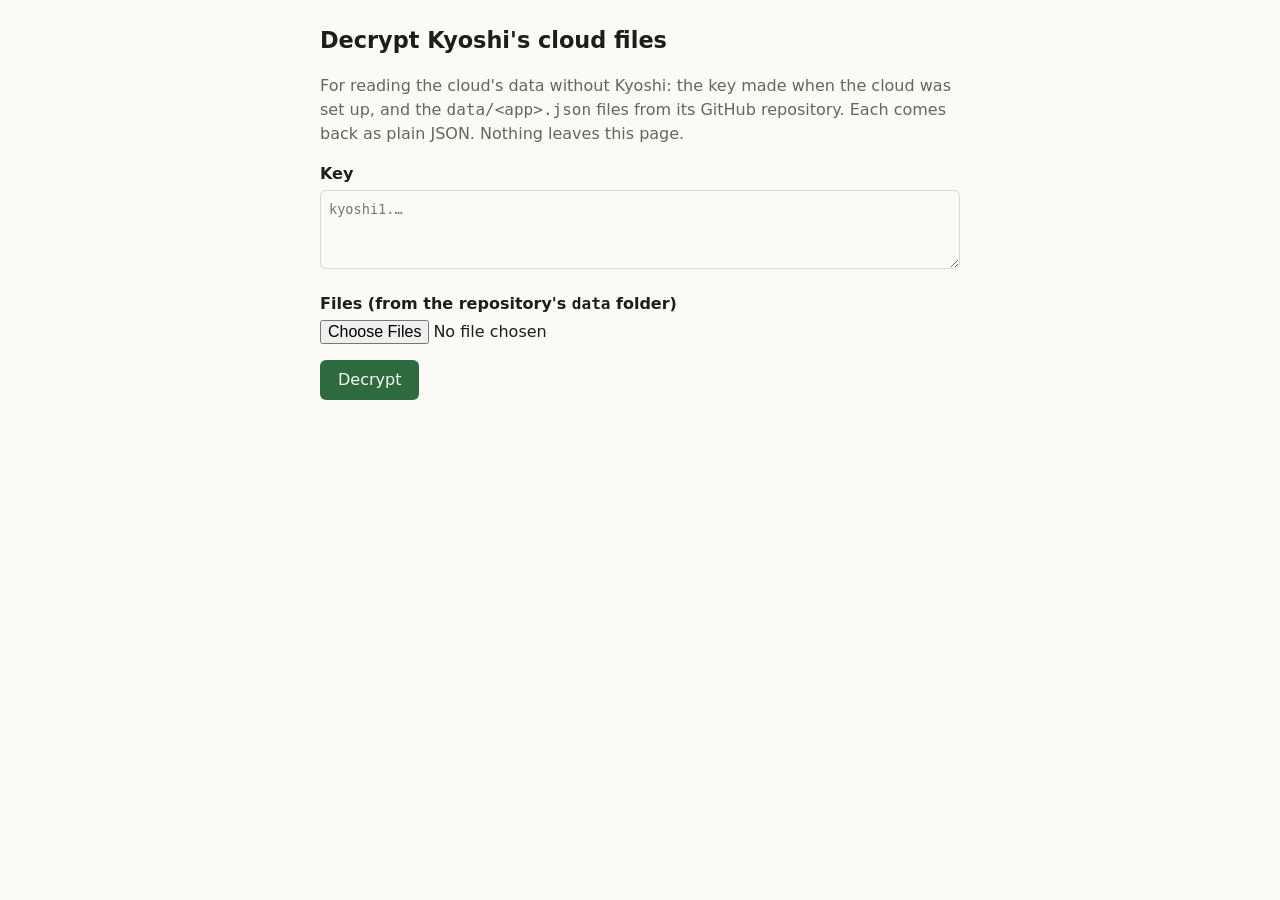
==== tools/decrypt.html @ 743a63b6 "Kyoshi 4.960: cloud history kept to the last 8 days, the token's expiry notice, tools/decrypt.html (" ====
<!DOCTYPE html>
<!-- Kyoshi · tools/decrypt.html — the cloud's files, decrypted without Kyoshi running: open this page from disk (it isn't
     part of the site's pages, and index.html never loads it), paste the key, pick data/<app>.json files from the cloud's
     repository (a Download ZIP of it, unzipped), and save each as plain JSON (Import JSON takes it; several in one file:
     Import all takes that). Needs nothing but ../core/base.js and ../core/cloud-crypto.js (the key and the locked files)
     and a browser with Web Crypto: no network at all, and nothing leaves the page. -->
<html lang="en">
<head>
<meta charset="utf-8">
<meta name="viewport" content="width=device-width, initial-scale=1">
<title>Kyoshi · Decrypt cloud files</title>
<style>
  :root { --bg: #fafaf7; --fg: #1d1d1b; --muted: #66665f; --border: #d9d9d2; --good: #2d6a3e; --bad: #a2332b; --accent: #2d6a3e; }
  @media (prefers-color-scheme: dark) { :root { --bg: #1b1c1a; --fg: #e9e9e4; --muted: #a3a39b; --border: #3b3c38; --good: #7cc48f; --bad: #f08a80; --accent: #7cc48f; } }
  body { margin: 0; background: var(--bg); color: var(--fg); font: 16px/1.5 system-ui, sans-serif; }
  main { max-width: 640px; margin: 0 auto; padding: 24px 16px 48px; }
  h1 { font-size: 1.4em; margin: 0 0 8px; }
  p, li { color: var(--muted); }
  label { display: block; font-weight: 600; margin: 16px 0 4px; }
  textarea, input[type=file] { width: 100%; box-sizing: border-box; font: inherit; color: inherit; background: transparent; }
  textarea { border: 1px solid var(--border); border-radius: 6px; padding: 8px; font-family: ui-monospace, monospace; font-size: .85em; }
  button { margin-top: 16px; font: inherit; padding: 8px 18px; border-radius: 6px; border: 0; background: var(--accent); color: var(--bg); cursor: pointer; }
  #out { padding-left: 20px; } #out li { color: var(--fg); margin: 6px 0; overflow-wrap: anywhere; }
  .good { color: var(--good) !important; } .bad { color: var(--bad) !important; }
  a { color: var(--accent); }
</style>
</head>
<body>
<main>
  <h1>Decrypt Kyoshi's cloud files</h1>
  <p>For reading the cloud's data without Kyoshi: the key made when the cloud was set up, and the <code>data/&lt;app&gt;.json</code> files from its GitHub repository. Each comes back as plain JSON. Nothing leaves this page.</p>
  <label for="key">Key</label>
  <textarea id="key" rows="3" autocomplete="off" autocapitalize="off" spellcheck="false" placeholder="kyoshi1.&hellip;"></textarea>
  <label for="files">Files (from the repository's <code>data</code> folder)</label>
  <input type="file" id="files" accept=".json,application/json" multiple>
  <button id="go">Decrypt</button>
  <p id="said" role="status"></p>
  <ul id="out"></ul>
</main>
<script src="../core/base.js"></script>
<script src="../core/cloud-crypto.js"></script>
<script>
(function (C) {
  "use strict";
  const $ = id => document.getElementById(id);
  const pad = n => String(n).padStart(2, "0");
  const today = () => { const d = new Date(); return `${d.getFullYear()}-${pad(d.getMonth() + 1)}-${pad(d.getDate())}`; };
  let urls = []; // the last run's links, let go of on the next

  function say(text, cls = "") { $("said").textContent = text; $("said").className = cls; }
  // A line in the list: its text, and a link to save a file (when there's one).
  function line(text, cls, file) {
    const li = document.createElement("li");
    li.textContent = text;
    li.className = cls;
    if (file) {
      const url = URL.createObjectURL(new Blob([`${JSON.stringify(file.data, null, 2)}\n`], { type: "application/json" })), a = document.createElement("a");
      urls.push(url);
      a.href = url;
      a.download = file.name;
      a.textContent = `Save ${file.name}`;
      li.append(" ", a);
    }
    $("out").append(li);
  }

  async function go() {
    urls.forEach(u => URL.revokeObjectURL(u));
    urls = [];
    $("out").textContent = "";
    if (!C.supported) return say(C.unsupported, "bad");
    const k = C.parseKey($("key").value);
    if (!k) return say(C.keyError($("key").value), "bad");
    const files = Array.from($("files").files);
    if (!files.length) return say("Pick one or more files from the repository's data folder first.", "bad");
    say("Decrypting…");
    const secret = await C.importKey(k.secret), apps = {};
    for (const f of files) {
      let env = null;
      try { env = JSON.parse(await f.text()); } catch (err) { /* not JSON */ }
      if (env && typeof env === "object" && env.kyoshi > 1) { line(`${f.name}: saved by a newer Kyoshi: use the decrypt page that came with it.`, "bad"); continue; }
      if (!C.isEnvelope(env)) { line(`${f.name}: not a Kyoshi cloud file (KYOSHI.md and other files are left as they are).`, "bad"); continue; }
      try {
        const save = await C.open(env, secret), id = /^[a-z][a-z0-9]*$/.test(env.app) ? env.app : "kyoshi";
        apps[id] = save;
        line(`${f.name}: ${id}'s data, decrypted.`, "good", { name: `${id}-cloud-${today()}.json`, data: save });
      } catch (err) {
        line(`${f.name}: ${err.code === "key" ? "can't be read with this key: it was locked with another one." : "damaged: it can't be read."}`, "bad");
      }
    }
    const n = Object.keys(apps).length;
    if (n > 1) line("Every app above in one file (Kyoshi's Import all takes it):", "", { name: `kyoshi-cloud-${today()}.json`, data: { exportedAt: new Date().toISOString(), cloud: true, apps } });
    say(n ? `Decrypted ${n} file${n === 1 ? "" : "s"} of ${files.length}: save ${n === 1 ? "it" : "each"} below.` : "Nothing could be decrypted.", n ? "good" : "bad");
  }

  $("go").addEventListener("click", () => { go().catch(err => { console.error(err); say("Something went wrong: try again.", "bad"); }); });
})(Kyoshi.cloudCrypto);
</script>
</body>
</html>
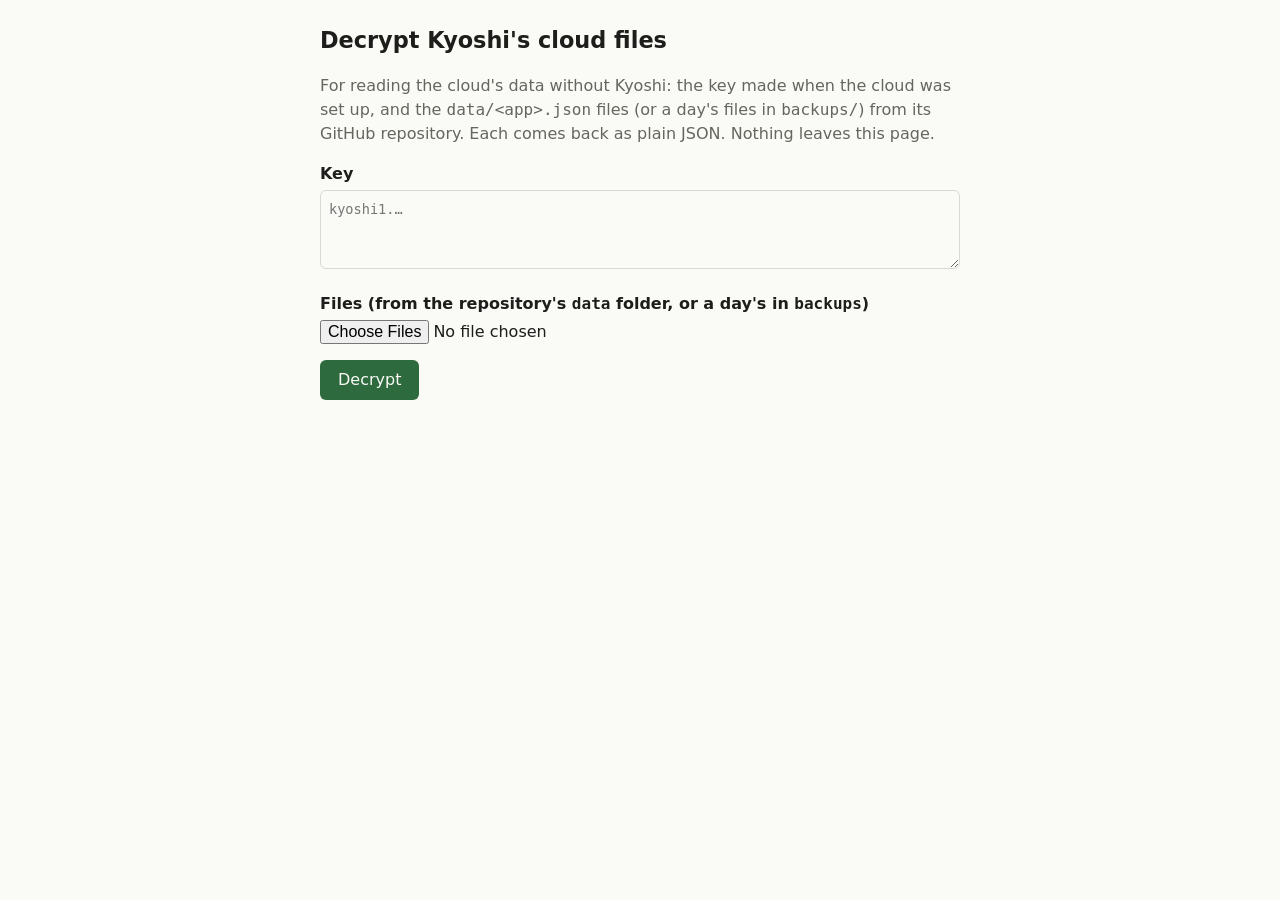
==== commit 78d27678: "Kyoshi 5.170: a daily backup folder in the cloud beside the constant sync, Restore a day…, encrypted" ====
--- a/tools/decrypt.html
+++ b/tools/decrypt.html
@@ -1,9 +1,10 @@
 <!DOCTYPE html>
 <!-- Kyoshi · tools/decrypt.html — the cloud's files, decrypted without Kyoshi running: open this page from disk (it isn't
-     part of the site's pages, and index.html never loads it), paste the key, pick data/<app>.json files from the cloud's
-     repository (a Download ZIP of it, unzipped), and save each as plain JSON (Import JSON takes it; several in one file:
-     Import all takes that). Needs nothing but ../core/base.js and ../core/cloud-crypto.js (the key and the locked files)
-     and a browser with Web Crypto: no network at all, and nothing leaves the page. -->
+     part of the site's pages, and index.html never loads it), paste the key, pick data/<app>.json files (or a day's
+     backups/<day>/ files) from the cloud's repository (a Download ZIP of it, unzipped), and save each as plain JSON
+     (Import JSON takes it; several in one file: Import all takes that; a backup's all.json comes back as the Export all
+     file it holds, as it is). Needs nothing but ../core/base.js and ../core/cloud-crypto.js (the key and the locked
+     files) and a browser with Web Crypto: no network at all, and nothing leaves the page. -->
 <html lang="en">
 <head>
 <meta charset="utf-8">
@@ -28,10 +29,10 @@
 <body>
 <main>
   <h1>Decrypt Kyoshi's cloud files</h1>
-  <p>For reading the cloud's data without Kyoshi: the key made when the cloud was set up, and the <code>data/&lt;app&gt;.json</code> files from its GitHub repository. Each comes back as plain JSON. Nothing leaves this page.</p>
+  <p>For reading the cloud's data without Kyoshi: the key made when the cloud was set up, and the <code>data/&lt;app&gt;.json</code> files (or a day's files in <code>backups/</code>) from its GitHub repository. Each comes back as plain JSON. Nothing leaves this page.</p>
   <label for="key">Key</label>
   <textarea id="key" rows="3" autocomplete="off" autocapitalize="off" spellcheck="false" placeholder="kyoshi1.&hellip;"></textarea>
-  <label for="files">Files (from the repository's <code>data</code> folder)</label>
+  <label for="files">Files (from the repository's <code>data</code> folder, or a day's in <code>backups</code>)</label>
   <input type="file" id="files" accept=".json,application/json" multiple>
   <button id="go">Decrypt</button>
   <p id="said" role="status"></p>
@@ -72,25 +73,28 @@
     const k = C.parseKey($("key").value);
     if (!k) return say(C.keyError($("key").value), "bad");
     const files = Array.from($("files").files);
-    if (!files.length) return say("Pick one or more files from the repository's data folder first.", "bad");
+    if (!files.length) return say("Pick one or more files from the repository's data or backups folder first.", "bad");
     say("Decrypting…");
     const secret = await C.importKey(k.secret), apps = {};
+    let done = 0;
     for (const f of files) {
       let env = null;
       try { env = JSON.parse(await f.text()); } catch (err) { /* not JSON */ }
       if (env && typeof env === "object" && env.kyoshi > 1) { line(`${f.name}: saved by a newer Kyoshi: use the decrypt page that came with it.`, "bad"); continue; }
       if (!C.isEnvelope(env)) { line(`${f.name}: not a Kyoshi cloud file (KYOSHI.md and other files are left as they are).`, "bad"); continue; }
       try {
-        const save = await C.open(env, secret), id = /^[a-z][a-z0-9]*$/.test(env.app) ? env.app : "kyoshi";
+        const save = await C.open(env, secret), id = /^[a-z][a-z0-9]*$/.test(env.app) ? env.app : "file"; // "kyoshi" is the bug log's
+        done++;
+        // A backup's all.json is already an Export all file: as it is (and not again in the one below).
+        if (id === "all") { line(`${f.name}: every app's data, decrypted (Kyoshi's Import all takes it).`, "good", { name: `kyoshi-cloud-${today()}.json`, data: save }); continue; }
         apps[id] = save;
         line(`${f.name}: ${id}'s data, decrypted.`, "good", { name: `${id}-cloud-${today()}.json`, data: save });
       } catch (err) {
         line(`${f.name}: ${err.code === "key" ? "can't be read with this key: it was locked with another one." : "damaged: it can't be read."}`, "bad");
       }
     }
-    const n = Object.keys(apps).length;
-    if (n > 1) line("Every app above in one file (Kyoshi's Import all takes it):", "", { name: `kyoshi-cloud-${today()}.json`, data: { exportedAt: new Date().toISOString(), cloud: true, apps } });
-    say(n ? `Decrypted ${n} file${n === 1 ? "" : "s"} of ${files.length}: save ${n === 1 ? "it" : "each"} below.` : "Nothing could be decrypted.", n ? "good" : "bad");
+    if (Object.keys(apps).length > 1) line("Every app above in one file (Kyoshi's Import all takes it):", "", { name: `kyoshi-cloud-${today()}.json`, data: { exportedAt: new Date().toISOString(), cloud: true, apps } });
+    say(done ? `Decrypted ${done} file${done === 1 ? "" : "s"} of ${files.length}: save ${done === 1 ? "it" : "each"} below.` : "Nothing could be decrypted.", done ? "good" : "bad");
   }
 
   $("go").addEventListener("click", () => { go().catch(err => { console.error(err); say("Something went wrong: try again.", "bad"); }); });
